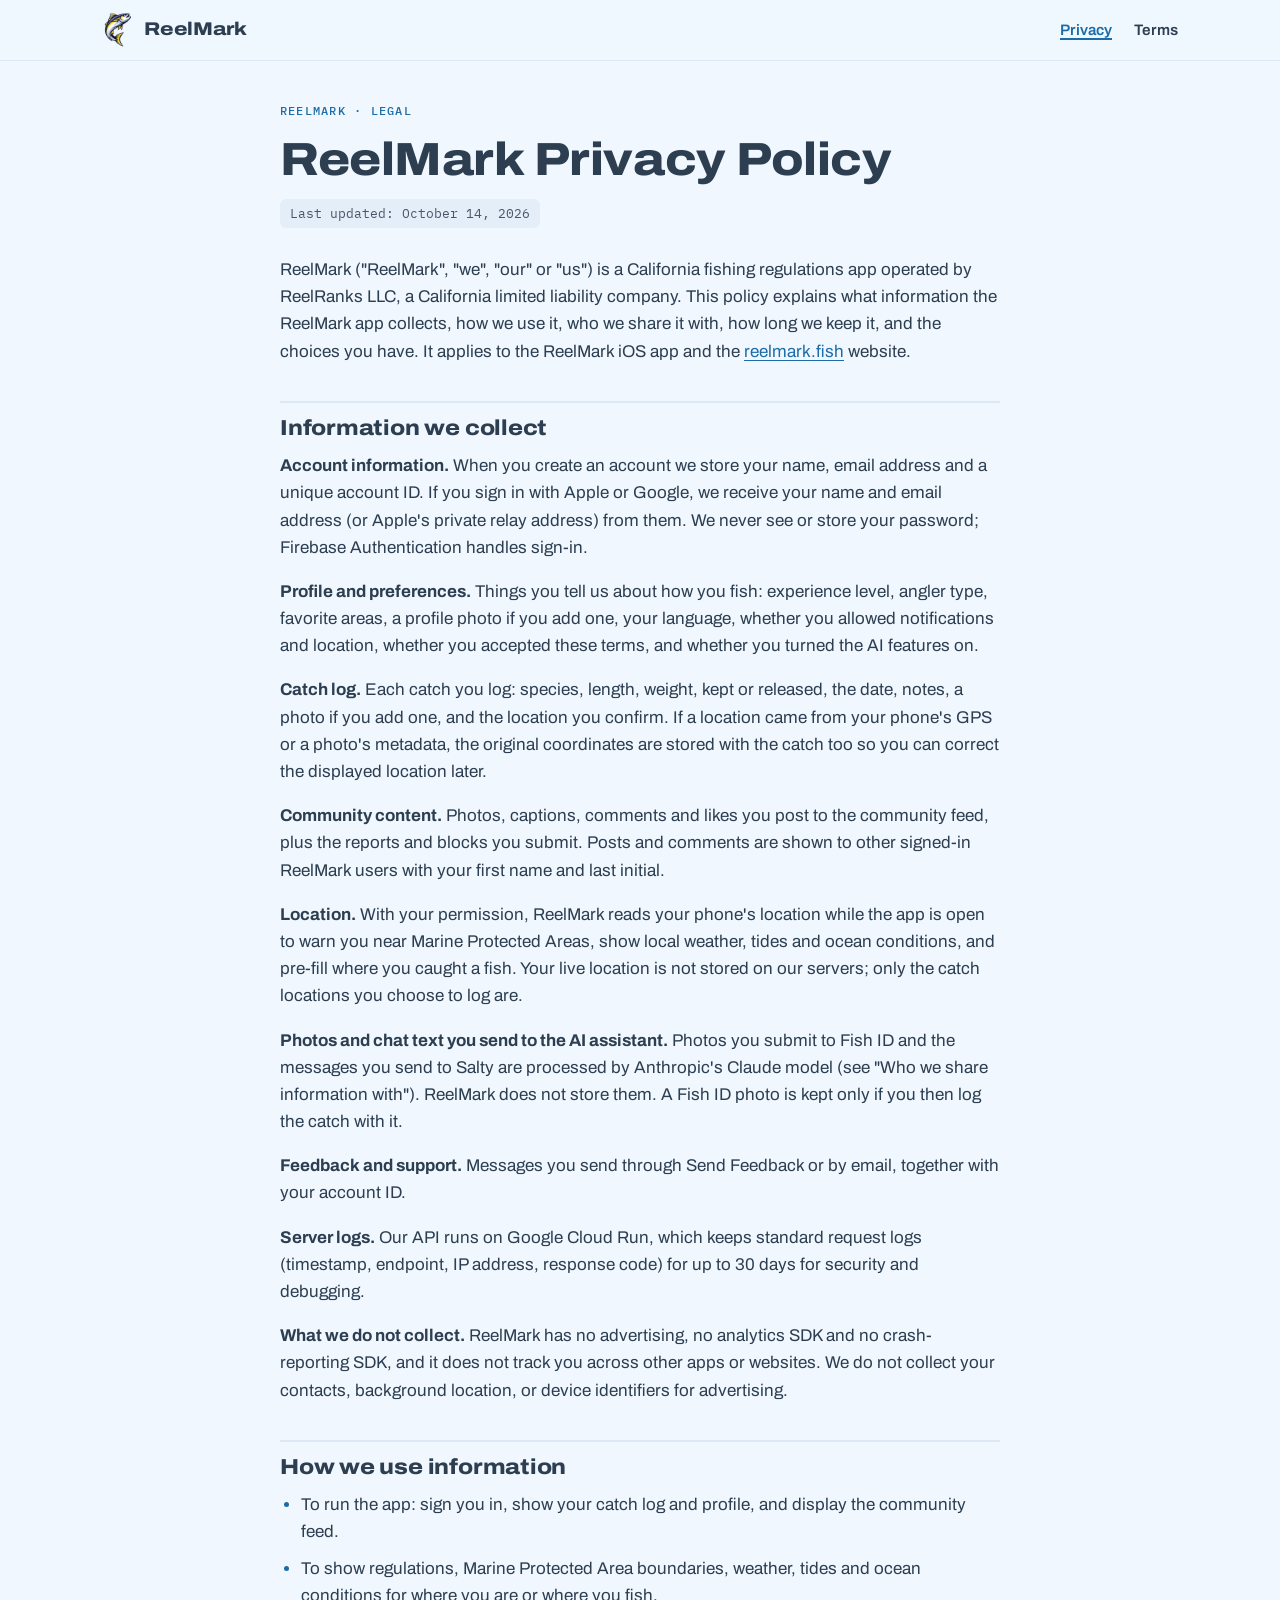
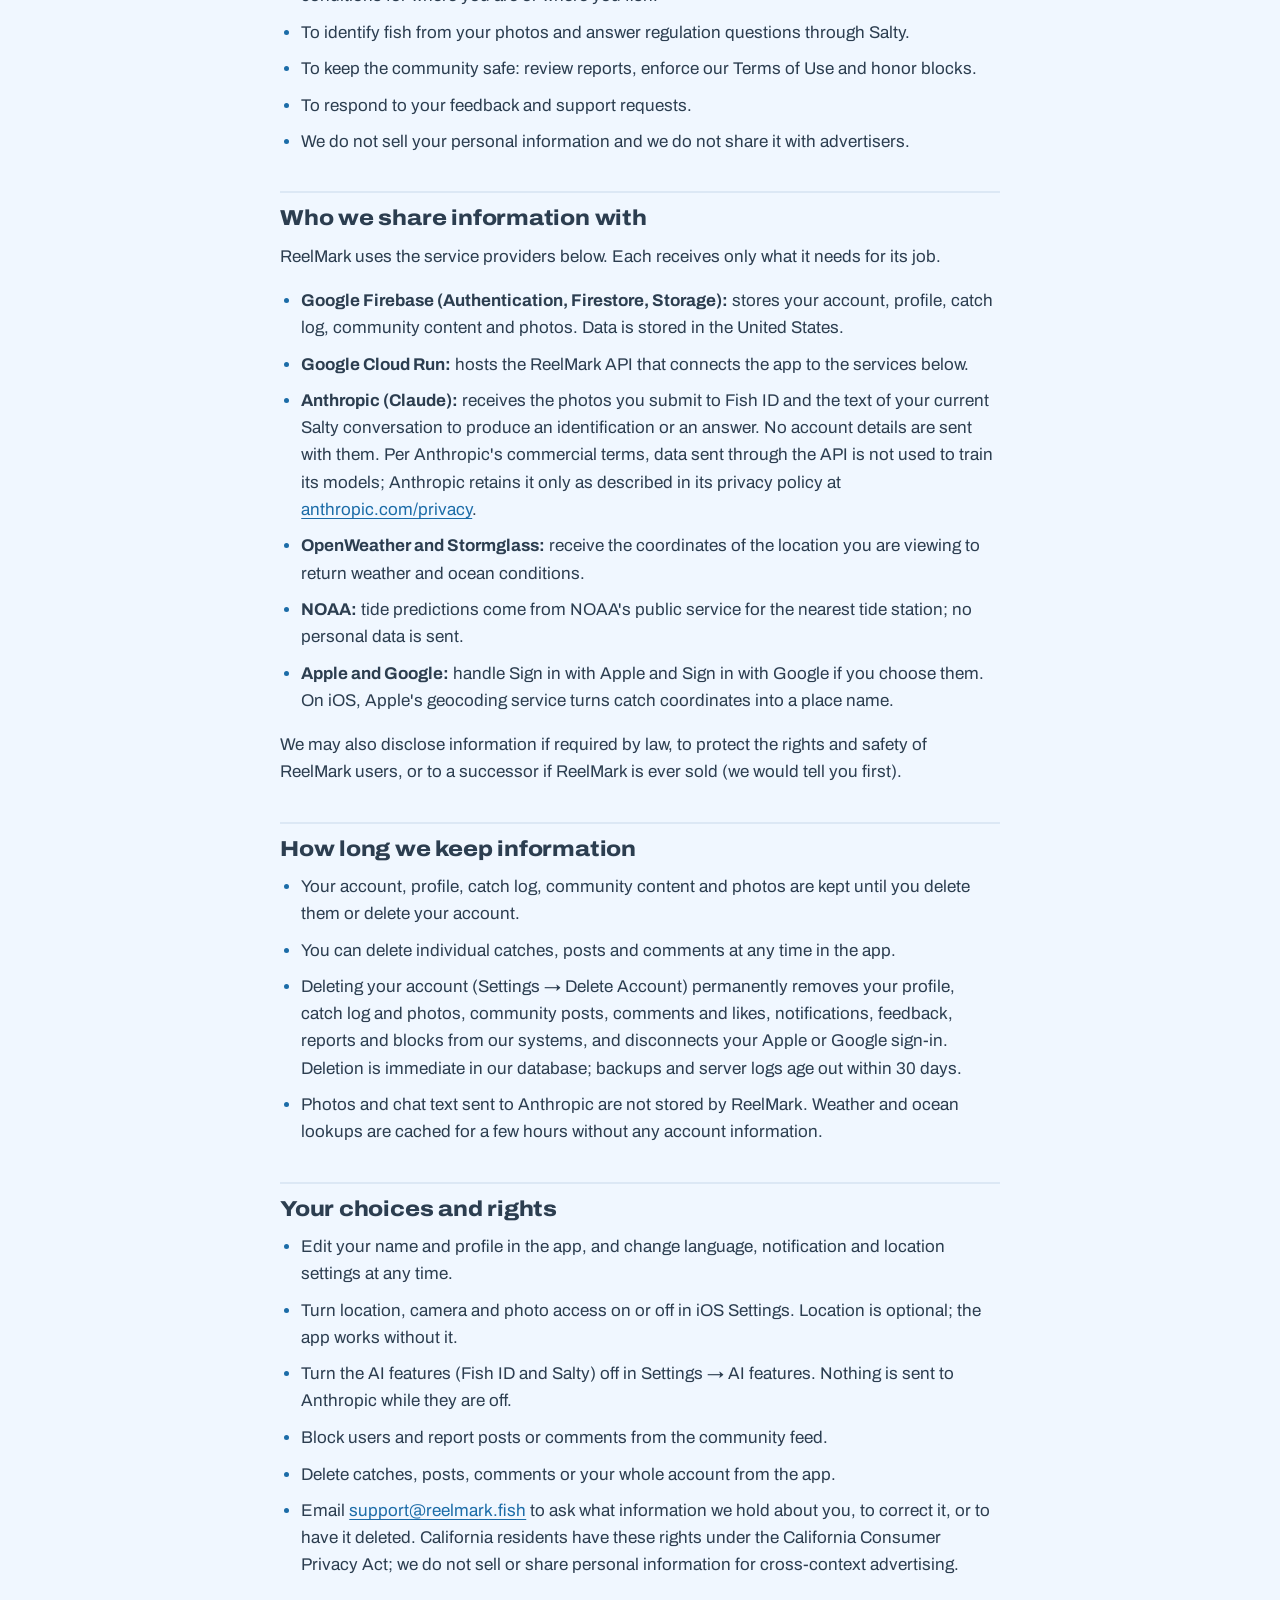
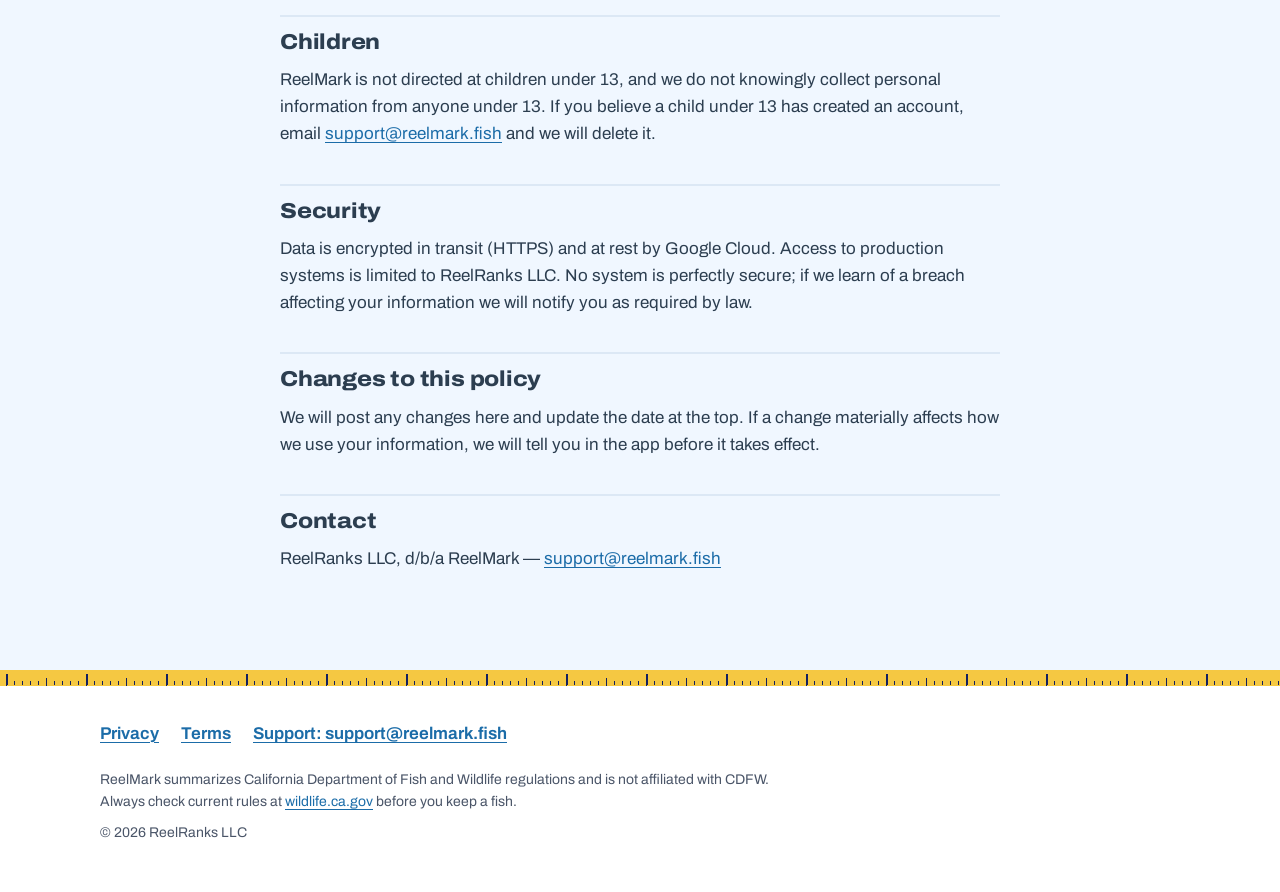
==== privacy.html @ 25a4f440 "ReelMark site: landing page, Privacy and Terms, custom domain Static HTML and CSS for GitHub Pages a" ====
<!doctype html>
<!-- GENERATED FILE — do not edit by hand. Source: firstcast-mvp/memory/privacy_policy.md.
     Regenerate with: python3 scripts/publish_site.py <path to this repo> -->
<html lang="en">
<head>
  <meta charset="utf-8">
  <meta name="viewport" content="width=device-width, initial-scale=1">
  <title>ReelMark Privacy Policy</title>
  <meta name="description" content="What the ReelMark app collects, how it is used and shared, and the choices you have.">
  <link rel="canonical" href="https://reelmark.fish/privacy">
  <meta name="color-scheme" content="light dark">
  <meta name="theme-color" content="#F0F7FF" media="(prefers-color-scheme: light)">
  <meta name="theme-color" content="#0A1230" media="(prefers-color-scheme: dark)">
  <link rel="icon" href="assets/favicon.png" type="image/png">
  <link rel="apple-touch-icon" href="assets/apple-touch-icon.png">
  <link rel="preconnect" href="https://fonts.googleapis.com">
  <link rel="preconnect" href="https://fonts.gstatic.com" crossorigin>
  <link rel="stylesheet" href="https://fonts.googleapis.com/css2?family=Archivo:wdth,wght@100..125,400..800&family=IBM+Plex+Mono:wght@500&display=swap">
  <link rel="stylesheet" href="assets/style.css">
</head>
<body class="legal">
  <a class="skip" href="#main">Skip to content</a>
  <header class="site-header">
    <div class="wrap bar">
      <a class="brand" href="/" aria-label="ReelMark home">
        <picture><source srcset="assets/mark.webp" type="image/webp"><img src="assets/mark.png" width="36" height="36" alt=""></picture>
        <span>ReelMark</span>
      </a>
      <nav aria-label="Legal"><a href="privacy.html" aria-current="page">Privacy</a> <a href="terms.html">Terms</a></nav>
    </div>
  </header>

  <main id="main" class="wrap doc">
    <p class="eyebrow">ReelMark · Legal</p>
    <h1>ReelMark Privacy Policy</h1>
    <p class="updated">Last updated: <time>October 14, 2026</time></p>
    <p>ReelMark (&quot;ReelMark&quot;, &quot;we&quot;, &quot;our&quot; or &quot;us&quot;) is a California fishing regulations app operated by ReelRanks LLC, a California limited liability company. This policy explains what information the ReelMark app collects, how we use it, who we share it with, how long we keep it, and the choices you have. It applies to the ReelMark iOS app and the <a href="https://reelmark.fish">reelmark.fish</a> website.</p>
    <section aria-labelledby="information-we-collect">
      <h2 id="information-we-collect">Information we collect</h2>
      <p><strong>Account information.</strong> When you create an account we store your name, email address and a unique account ID. If you sign in with Apple or Google, we receive your name and email address (or Apple&#x27;s private relay address) from them. We never see or store your password; Firebase Authentication handles sign-in.</p>
      <p><strong>Profile and preferences.</strong> Things you tell us about how you fish: experience level, angler type, favorite areas, a profile photo if you add one, your language, whether you allowed notifications and location, whether you accepted these terms, and whether you turned the AI features on.</p>
      <p><strong>Catch log.</strong> Each catch you log: species, length, weight, kept or released, the date, notes, a photo if you add one, and the location you confirm. If a location came from your phone&#x27;s GPS or a photo&#x27;s metadata, the original coordinates are stored with the catch too so you can correct the displayed location later.</p>
      <p><strong>Community content.</strong> Photos, captions, comments and likes you post to the community feed, plus the reports and blocks you submit. Posts and comments are shown to other signed-in ReelMark users with your first name and last initial.</p>
      <p><strong>Location.</strong> With your permission, ReelMark reads your phone&#x27;s location while the app is open to warn you near Marine Protected Areas, show local weather, tides and ocean conditions, and pre-fill where you caught a fish. Your live location is not stored on our servers; only the catch locations you choose to log are.</p>
      <p><strong>Photos and chat text you send to the AI assistant.</strong> Photos you submit to Fish ID and the messages you send to Salty are processed by Anthropic&#x27;s Claude model (see &quot;Who we share information with&quot;). ReelMark does not store them. A Fish ID photo is kept only if you then log the catch with it.</p>
      <p><strong>Feedback and support.</strong> Messages you send through Send Feedback or by email, together with your account ID.</p>
      <p><strong>Server logs.</strong> Our API runs on Google Cloud Run, which keeps standard request logs (timestamp, endpoint, IP address, response code) for up to 30 days for security and debugging.</p>
      <p><strong>What we do not collect.</strong> ReelMark has no advertising, no analytics SDK and no crash-reporting SDK, and it does not track you across other apps or websites. We do not collect your contacts, background location, or device identifiers for advertising.</p>
    </section>
    <section aria-labelledby="how-we-use-information">
      <h2 id="how-we-use-information">How we use information</h2>
      <ul>
        <li>To run the app: sign you in, show your catch log and profile, and display the community feed.</li>
        <li>To show regulations, Marine Protected Area boundaries, weather, tides and ocean conditions for where you are or where you fish.</li>
        <li>To identify fish from your photos and answer regulation questions through Salty.</li>
        <li>To keep the community safe: review reports, enforce our Terms of Use and honor blocks.</li>
        <li>To respond to your feedback and support requests.</li>
        <li>We do not sell your personal information and we do not share it with advertisers.</li>
      </ul>
    </section>
    <section aria-labelledby="who-we-share-information-with">
      <h2 id="who-we-share-information-with">Who we share information with</h2>
      <p>ReelMark uses the service providers below. Each receives only what it needs for its job.</p>
      <ul>
        <li><strong>Google Firebase (Authentication, Firestore, Storage):</strong> stores your account, profile, catch log, community content and photos. Data is stored in the United States.</li>
        <li><strong>Google Cloud Run:</strong> hosts the ReelMark API that connects the app to the services below.</li>
        <li><strong>Anthropic (Claude):</strong> receives the photos you submit to Fish ID and the text of your current Salty conversation to produce an identification or an answer. No account details are sent with them. Per Anthropic&#x27;s commercial terms, data sent through the API is not used to train its models; Anthropic retains it only as described in its privacy policy at <a href="https://anthropic.com/privacy">anthropic.com/privacy</a>.</li>
        <li><strong>OpenWeather and Stormglass:</strong> receive the coordinates of the location you are viewing to return weather and ocean conditions.</li>
        <li><strong>NOAA:</strong> tide predictions come from NOAA&#x27;s public service for the nearest tide station; no personal data is sent.</li>
        <li><strong>Apple and Google:</strong> handle Sign in with Apple and Sign in with Google if you choose them. On iOS, Apple&#x27;s geocoding service turns catch coordinates into a place name.</li>
      </ul>
      <p>We may also disclose information if required by law, to protect the rights and safety of ReelMark users, or to a successor if ReelMark is ever sold (we would tell you first).</p>
    </section>
    <section aria-labelledby="how-long-we-keep-information">
      <h2 id="how-long-we-keep-information">How long we keep information</h2>
      <ul>
        <li>Your account, profile, catch log, community content and photos are kept until you delete them or delete your account.</li>
        <li>You can delete individual catches, posts and comments at any time in the app.</li>
        <li>Deleting your account (Settings → Delete Account) permanently removes your profile, catch log and photos, community posts, comments and likes, notifications, feedback, reports and blocks from our systems, and disconnects your Apple or Google sign-in. Deletion is immediate in our database; backups and server logs age out within 30 days.</li>
        <li>Photos and chat text sent to Anthropic are not stored by ReelMark. Weather and ocean lookups are cached for a few hours without any account information.</li>
      </ul>
    </section>
    <section aria-labelledby="your-choices-and-rights">
      <h2 id="your-choices-and-rights">Your choices and rights</h2>
      <ul>
        <li>Edit your name and profile in the app, and change language, notification and location settings at any time.</li>
        <li>Turn location, camera and photo access on or off in iOS Settings. Location is optional; the app works without it.</li>
        <li>Turn the AI features (Fish ID and Salty) off in Settings → AI features. Nothing is sent to Anthropic while they are off.</li>
        <li>Block users and report posts or comments from the community feed.</li>
        <li>Delete catches, posts, comments or your whole account from the app.</li>
        <li>Email <a href="mailto:support@reelmark.fish">support@reelmark.fish</a> to ask what information we hold about you, to correct it, or to have it deleted. California residents have these rights under the California Consumer Privacy Act; we do not sell or share personal information for cross-context advertising.</li>
      </ul>
    </section>
    <section aria-labelledby="children">
      <h2 id="children">Children</h2>
      <p>ReelMark is not directed at children under 13, and we do not knowingly collect personal information from anyone under 13. If you believe a child under 13 has created an account, email <a href="mailto:support@reelmark.fish">support@reelmark.fish</a> and we will delete it.</p>
    </section>
    <section aria-labelledby="security">
      <h2 id="security">Security</h2>
      <p>Data is encrypted in transit (HTTPS) and at rest by Google Cloud. Access to production systems is limited to ReelRanks LLC. No system is perfectly secure; if we learn of a breach affecting your information we will notify you as required by law.</p>
    </section>
    <section aria-labelledby="changes-to-this-policy">
      <h2 id="changes-to-this-policy">Changes to this policy</h2>
      <p>We will post any changes here and update the date at the top. If a change materially affects how we use your information, we will tell you in the app before it takes effect.</p>
    </section>
    <section aria-labelledby="contact">
      <h2 id="contact">Contact</h2>
      <p>ReelRanks LLC, d/b/a ReelMark — <a href="mailto:support@reelmark.fish">support@reelmark.fish</a></p>
    </section>
  </main>

  <footer class="site-footer">
    <div class="ruler" aria-hidden="true"></div>
    <div class="wrap foot">
      <nav aria-label="Footer">
        <a href="privacy.html">Privacy</a>
        <a href="terms.html">Terms</a>
        <a href="mailto:support@reelmark.fish">Support: support@reelmark.fish</a>
      </nav>
      <p class="fine">ReelMark summarizes California Department of Fish and Wildlife regulations and is not affiliated with CDFW. Always check current rules at <a href="https://wildlife.ca.gov/Fishing/Ocean">wildlife.ca.gov</a> before you keep a fish.</p>
      <p class="fine">© 2026 ReelRanks LLC</p>
    </div>
  </footer>
</body>
</html>
---- assets/style.css ----
/* ReelMark — reelmark.fish
   Brand colors come from the app (mobile/src/constants/theme.ts): seafoam
   background, navy text, primary blue, sun-yellow accent. Navy and the ruler
   motif come from the logo. Shared by index.html and the generated legal pages. */

:root {
  --bg: #F0F7FF;
  --surface: #FFFFFF;
  --surface-2: #E3EEF9;
  --text: #2C3E50;
  --muted: #4A5568;
  --link: #1B6CA8;
  --link-hover: #155A8E;
  --primary: #1B6CA8;
  --navy: #13205F;
  --navy-deep: #0C1647;
  --accent: #F5C842;
  --border: #DCE8F5;
  --contour: rgba(27, 108, 168, 0.13);
  --ring: rgba(27, 108, 168, 0.16);
  --shadow: 0 1px 2px rgba(19, 32, 95, 0.06), 0 8px 24px -12px rgba(19, 32, 95, 0.18);
  --focus: #1B6CA8;

  --font: "Archivo", system-ui, -apple-system, "Segoe UI", Roboto, sans-serif;
  --mono: "IBM Plex Mono", ui-monospace, "SF Mono", Menlo, monospace;
  --radius: 14px;
  --gutter: 20px;
  color-scheme: light dark;
}

@media (prefers-color-scheme: dark) {
  :root {
    --bg: #0A1230;
    --surface: #111C45;
    --surface-2: #15214F;
    --text: #E6EDF7;
    --muted: #AEBBD0;
    --link: #8CC6F0;
    --link-hover: #B6DBF6;
    --primary: #7DBBEA;
    --navy: #16246B;
    --navy-deep: #060C26;
    --border: #243163;
    --contour: rgba(125, 187, 234, 0.10);
    --ring: rgba(125, 187, 234, 0.14);
    --shadow: 0 1px 2px rgba(0, 0, 0, 0.3), 0 10px 28px -14px rgba(0, 0, 0, 0.6);
    --focus: #F5C842;
  }
}

*, *::before, *::after { box-sizing: border-box; }

html { -webkit-text-size-adjust: 100%; scroll-behavior: smooth; }
@media (prefers-reduced-motion: reduce) { html { scroll-behavior: auto; } }

body {
  margin: 0;
  background: var(--bg);
  color: var(--text);
  font-family: var(--font);
  font-size: 1.0625rem;
  line-height: 1.6;
  text-rendering: optimizeLegibility;
}

img, svg { display: block; max-width: 100%; height: auto; }

a { color: var(--link); text-underline-offset: 0.18em; text-decoration-thickness: 1px; }
a:hover { color: var(--link-hover); text-decoration-thickness: 2px; }

:focus-visible { outline: 3px solid var(--focus); outline-offset: 3px; border-radius: 4px; }

h1, h2, h3 {
  font-stretch: 112%;
  font-weight: 800;
  line-height: 1.08;
  letter-spacing: -0.01em;
  color: var(--text);
  text-wrap: balance;
  margin: 0;
}

p { margin: 0 0 1em; }

.nowrap { white-space: nowrap; }

.wrap { width: 100%; max-width: 1120px; margin: 0 auto; padding: 0 var(--gutter); }

.skip {
  position: absolute; left: 12px; top: -60px; z-index: 10;
  padding: 10px 16px; border-radius: 8px;
  background: var(--navy); color: #fff; font-weight: 700; text-decoration: none;
}
.skip:focus { top: 12px; color: #fff; }

.eyebrow {
  font-family: var(--mono);
  font-size: 0.78rem;
  font-weight: 500;
  letter-spacing: 0.1em;
  text-transform: uppercase;
  color: var(--primary);
  margin: 0 0 14px;
}

/* ---------- Header ---------- */

.site-header {
  position: sticky; top: 0; z-index: 5;
  background: color-mix(in srgb, var(--bg) 88%, transparent);
  -webkit-backdrop-filter: saturate(1.4) blur(10px);
  backdrop-filter: saturate(1.4) blur(10px);
  border-bottom: 1px solid var(--border);
}
.bar { display: flex; align-items: center; justify-content: space-between; gap: 16px; min-height: 60px; }
.brand {
  display: inline-flex; align-items: center; gap: 8px;
  color: var(--text); text-decoration: none;
  font-weight: 800; font-stretch: 118%; font-size: 1.15rem; letter-spacing: -0.01em;
}
.brand:hover { color: var(--text); }
.brand img { width: 36px; height: 36px; }
.site-header nav { display: flex; gap: 4px 18px; flex-wrap: wrap; justify-content: flex-end; }
.site-header nav a {
  color: var(--text); text-decoration: none; font-weight: 600; font-size: 0.95rem;
  padding: 10px 2px; /* 44px tap target with the line height */
}
.site-header nav a:hover, .site-header nav a[aria-current="page"] {
  color: var(--link); text-decoration: underline; text-decoration-thickness: 2px;
}
@media (max-width: 420px) { .nav-secondary { display: none; } }

/* ---------- Buttons ---------- */

.btn {
  display: inline-flex; align-items: center; justify-content: center; gap: 8px;
  min-height: 48px; padding: 12px 22px; border-radius: 999px;
  font-weight: 700; font-size: 1rem; text-decoration: none; line-height: 1.2;
  border: 2px solid transparent;
  transition: transform 120ms ease, background-color 120ms ease;
}
.btn:hover { transform: translateY(-1px); text-decoration: none; }
.btn:active { transform: none; }
@media (prefers-reduced-motion: reduce) { .btn { transition: none; } .btn:hover { transform: none; } }
.btn-primary { background: var(--navy); color: #fff; }
.btn-primary:hover { background: var(--navy-deep); color: #fff; }
.btn-ghost { border-color: currentColor; color: var(--text); }
.btn-ghost:hover { color: var(--link); }
.btn-accent { background: var(--accent); color: #0C1647; }
.btn-accent:hover { background: #FFD966; color: #0C1647; }

@media (prefers-color-scheme: dark) {
  .btn-primary { background: var(--accent); color: #0C1647; }
  .btn-primary:hover { background: #FFD966; color: #0C1647; }
}

/* ---------- Hero ---------- */

.hero { position: relative; overflow: hidden; isolation: isolate; padding: 28px 0 44px; }

/* Bathymetric contour lines, tinted per color scheme through a mask. */
.hero::before {
  content: ""; position: absolute; inset: 0; z-index: -1;
  background: var(--contour);
  -webkit-mask: url("contours.svg") center / cover no-repeat;
  mask: url("contours.svg") center / cover no-repeat;
}

.hero-grid { display: grid; gap: 20px; align-items: center; }

.hero-art { position: relative; display: grid; place-items: center; padding: 8px 0; }
.hero-art::before {
  /* sounder rings behind the logo */
  content: ""; position: absolute; z-index: -1;
  width: min(92vw, 520px); aspect-ratio: 1;
  border-radius: 50%;
  background: repeating-radial-gradient(circle at center, transparent 0 34px, var(--ring) 34px 35.5px);
  -webkit-mask: radial-gradient(circle, #000 45%, transparent 71%);
  mask: radial-gradient(circle, #000 45%, transparent 71%);
}
.hero-art img { width: min(64vw, 300px); filter: drop-shadow(0 10px 18px rgba(12, 22, 71, 0.18)); }
.coords {
  font-family: var(--mono); font-size: 0.72rem; letter-spacing: 0.08em;
  color: var(--muted); margin: 10px 0 0;
}

.badge {
  display: inline-flex; align-items: center; gap: 10px;
  margin: 0 0 18px; padding: 7px 14px 7px 10px;
  border-radius: 999px; border: 1px solid var(--border);
  background: var(--surface); box-shadow: var(--shadow);
  font-size: 0.875rem; font-weight: 650; color: var(--text);
}
.badge .dot {
  width: 10px; height: 10px; border-radius: 50%;
  background: var(--accent); box-shadow: 0 0 0 3px rgba(245, 200, 66, 0.3);
}

.hero h1 { font-size: clamp(2.5rem, 10.5vw, 4.6rem); font-stretch: 118%; letter-spacing: -0.02em; }
.hero h1 .hl {
  background: linear-gradient(transparent 62%, rgba(245, 200, 66, 0.55) 62% 92%, transparent 92%);
  padding: 0 0.04em;
}
.lede { font-size: clamp(1.08rem, 2.6vw, 1.25rem); color: var(--muted); max-width: 34em; margin: 18px 0 26px; }
.cta { display: flex; flex-wrap: wrap; gap: 12px; }

@media (min-width: 880px) {
  .hero { padding: 56px 0 72px; }
  .hero-grid { grid-template-columns: 1.15fr 0.85fr; gap: 40px; }
  .hero-art { order: 2; }
  .hero-art img { width: 100%; max-width: 380px; }
}

/* ---------- Ruler (the logo's measuring board) ---------- */

.ruler {
  height: 22px;
  background-color: var(--accent);
  background-image:
    linear-gradient(to right, var(--navy) 2px, transparent 2px),
    linear-gradient(to right, var(--navy) 1.5px, transparent 1.5px),
    linear-gradient(to right, var(--navy) 1px, transparent 1px);
  background-size: 80px 70%, 40px 48%, 8px 28%;
  background-position: 6px 100%, 6px 100%, 6px 100%;
  background-repeat: repeat-x;
  border-bottom: 6px solid var(--navy);
}
@media (prefers-color-scheme: dark) {
  .ruler {
    background-image:
      linear-gradient(to right, #0C1647 2px, transparent 2px),
      linear-gradient(to right, #0C1647 1.5px, transparent 1.5px),
      linear-gradient(to right, #0C1647 1px, transparent 1px);
    border-bottom-color: #0C1647;
  }
}

/* ---------- Sections ---------- */

.section { padding: 64px 0; }
#beta { padding: 8px 0 24px; }
.section h2 { font-size: clamp(1.8rem, 6vw, 2.75rem); max-width: 20ch; }
.section-intro { color: var(--muted); max-width: 36em; margin: 14px 0 0; }

.cards {
  list-style: none; margin: 32px 0 0; padding: 0;
  display: grid; gap: 14px;
}
@media (min-width: 640px) { .cards { grid-template-columns: 1fr 1fr; } }
@media (min-width: 960px) {
  .cards { grid-template-columns: repeat(3, 1fr); }
  .card--wide { grid-column: span 2; }
}

.card {
  position: relative;
  background: var(--surface);
  border: 1px solid var(--border);
  border-radius: var(--radius);
  padding: 22px 22px 20px;
  box-shadow: var(--shadow);
}
.card h3 { font-size: 1.3rem; margin: 14px 0 8px; }
.card p { margin: 0; color: var(--muted); }
.card .num {
  position: absolute; top: 18px; right: 20px;
  font-family: var(--mono); font-size: 0.75rem; color: var(--muted); letter-spacing: 0.06em;
}
.icon {
  width: 48px; height: 48px; border-radius: 12px;
  display: grid; place-items: center;
  background: var(--surface-2); color: var(--primary);
}
.icon svg { width: 26px; height: 26px; }
.tag {
  display: inline-block; margin-left: 8px; padding: 2px 8px; vertical-align: 0.2em;
  border-radius: 6px; border: 1px solid var(--border);
  font-family: var(--mono); font-size: 0.68rem; font-weight: 500; letter-spacing: 0.06em;
  text-transform: uppercase; color: var(--muted);
}

.card--wide { background: var(--navy); border-color: var(--navy); color: #fff; }
.card--wide h3, .card--wide .num { color: #fff; }
.card--wide p { color: #D6E2F5; }
.card--wide .icon { background: rgba(245, 200, 66, 0.16); color: var(--accent); }
.card--wide::after {
  /* a short ruler along the bottom edge of the core feature */
  content: ""; position: absolute; left: 22px; right: 22px; bottom: 0; height: 10px;
  background-image:
    linear-gradient(to right, var(--accent) 1.5px, transparent 1.5px),
    linear-gradient(to right, rgba(245, 200, 66, 0.6) 1px, transparent 1px);
  background-size: 40px 100%, 8px 50%;
  background-position: 0 100%, 0 100%;
  background-repeat: repeat-x;
}
.card--wide { padding-bottom: 32px; }
@media (min-width: 960px) {
  .card--wide { padding: 30px 30px 40px; }
  .card--wide h3 { font-size: 1.7rem; }
  .card--wide p { font-size: 1.1rem; max-width: 34em; }
}

.note {
  display: flex; gap: 12px; align-items: flex-start;
  margin: 22px 0 0; padding: 14px 16px;
  border-left: 3px solid var(--accent);
  background: var(--surface-2); border-radius: 0 10px 10px 0;
  color: var(--muted); font-size: 0.95rem;
}
.note p { margin: 0; }

/* ---------- Beta ---------- */

.beta {
  position: relative; overflow: hidden; isolation: isolate;
  background: var(--navy); color: #fff;
  border-radius: 22px; padding: 36px 24px;
}
.beta::before {
  content: ""; position: absolute; inset: 0; z-index: -1;
  background: rgba(255, 255, 255, 0.06);
  -webkit-mask: url("contours.svg") center / cover no-repeat;
  mask: url("contours.svg") center / cover no-repeat;
}
.beta h2 { color: #fff; margin-bottom: 16px; }
.beta .eyebrow { color: var(--accent); }
.beta p { color: #D6E2F5; max-width: 34em; }
.beta .cta { margin-top: 24px; }
.beta .small { font-size: 0.9rem; color: #B9C8E2; margin: 16px 0 0; }
.beta a:not(.btn) { color: #fff; }
@media (min-width: 880px) { .beta { padding: 56px; } }
@media (prefers-color-scheme: dark) { .beta { border: 1px solid var(--border); } }

/* ---------- Origin ---------- */

.origin { display: grid; gap: 18px; align-items: start; }
.origin h2 { font-size: clamp(1.5rem, 4.5vw, 2rem); }
.origin p { color: var(--muted); max-width: 36em; margin: 0 0 12px; }
.origin .langs { font-weight: 600; color: var(--text); }
@media (min-width: 880px) { .origin { grid-template-columns: 0.9fr 1.1fr; gap: 48px; } }

/* ---------- Footer ---------- */

.site-footer { margin-top: 24px; background: var(--surface); }
.site-footer .ruler { height: 16px; border-bottom-width: 0; }
.foot { padding-top: 28px; padding-bottom: 40px; }
.foot nav { display: flex; flex-wrap: wrap; gap: 8px 22px; margin-bottom: 16px; }
.foot nav a { font-weight: 650; padding: 6px 0; }
.fine { font-size: 0.875rem; color: var(--muted); max-width: 48em; margin: 0 0 8px; }

/* ---------- Legal pages ---------- */

.doc { max-width: 760px; padding-top: 40px; padding-bottom: 56px; }
.doc h1 { font-size: clamp(2rem, 7vw, 2.9rem); }
.doc .updated {
  display: inline-block; margin: 14px 0 28px; padding: 4px 10px;
  border-radius: 6px; background: var(--surface-2);
  font-family: var(--mono); font-size: 0.82rem; color: var(--muted);
}
.doc section { margin-top: 36px; }
.doc h2 {
  font-size: 1.35rem; margin-bottom: 12px; padding-top: 14px;
  border-top: 2px solid var(--border);
  scroll-margin-top: 80px;
}
.doc ul { padding-left: 1.25em; margin: 0 0 1em; }
.doc li { margin: 0 0 0.55em; }
.doc li::marker { color: var(--primary); }
.doc strong { color: var(--text); font-weight: 700; }
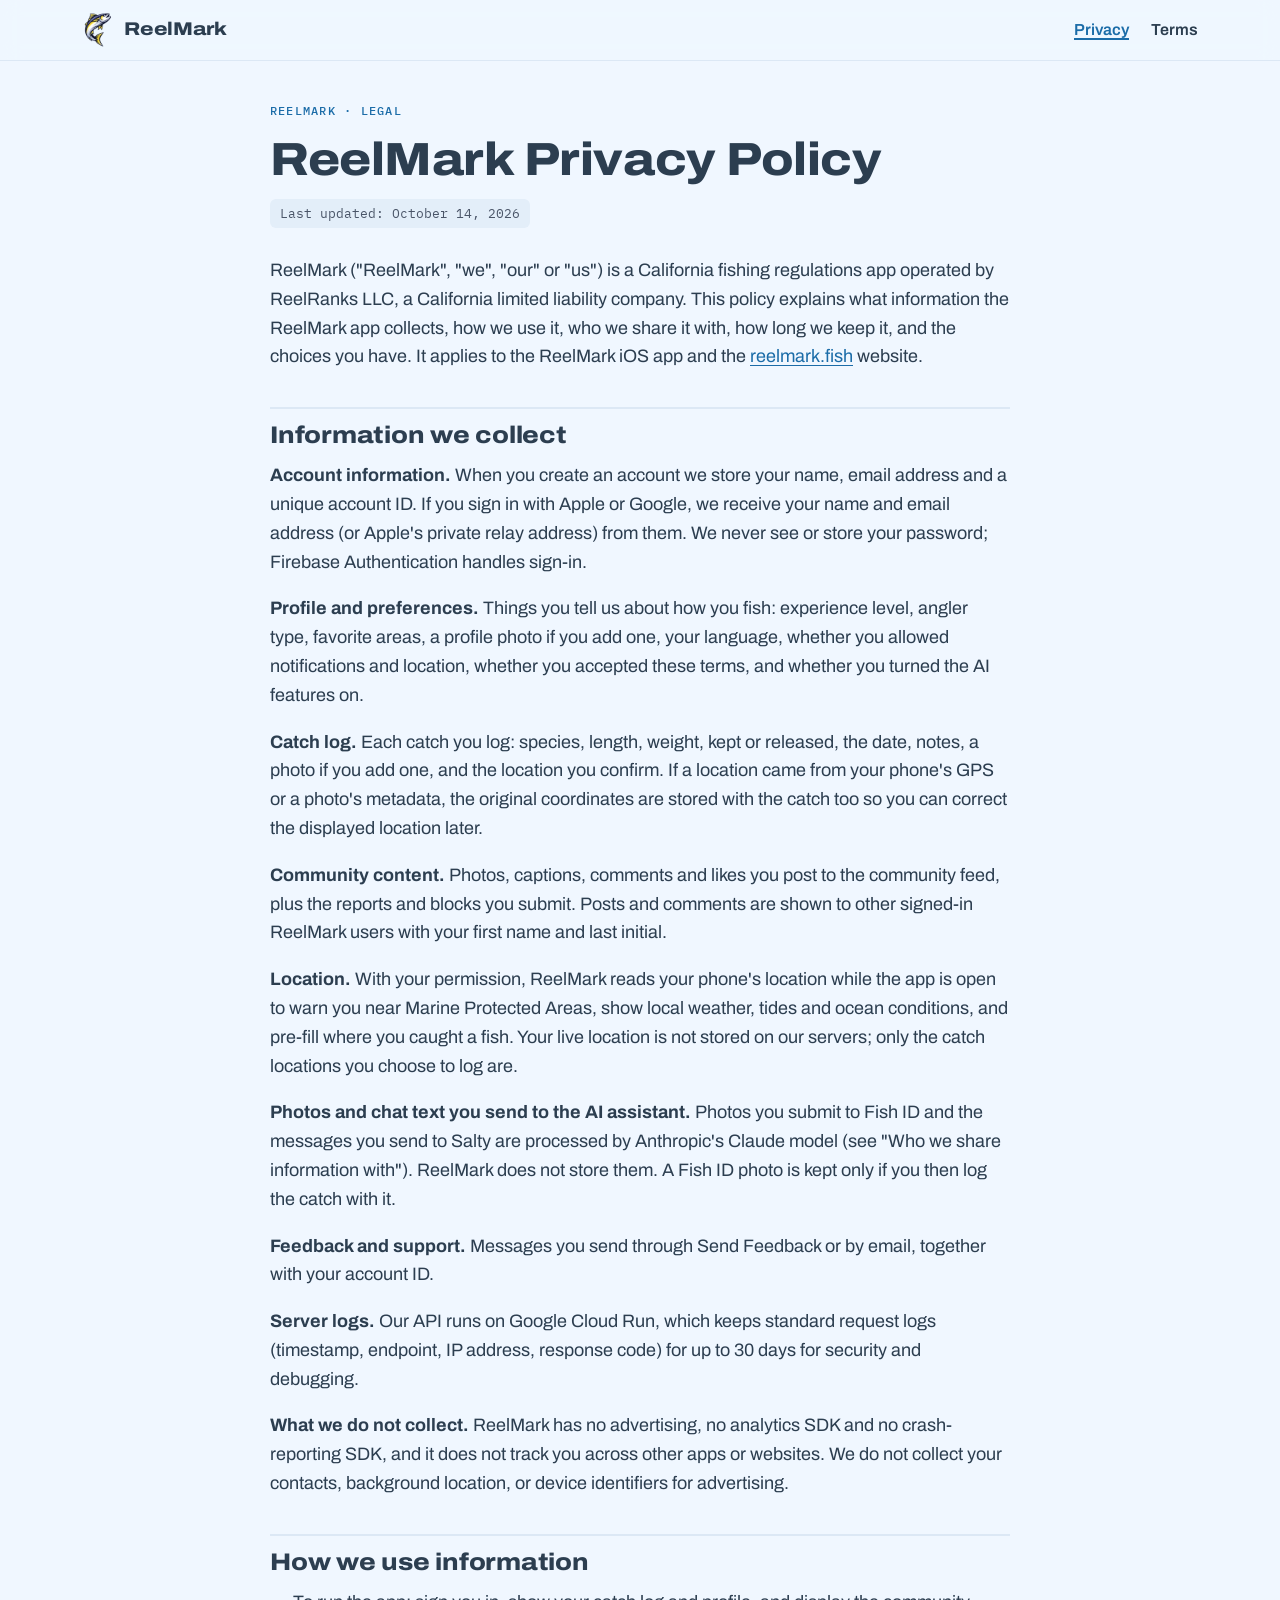
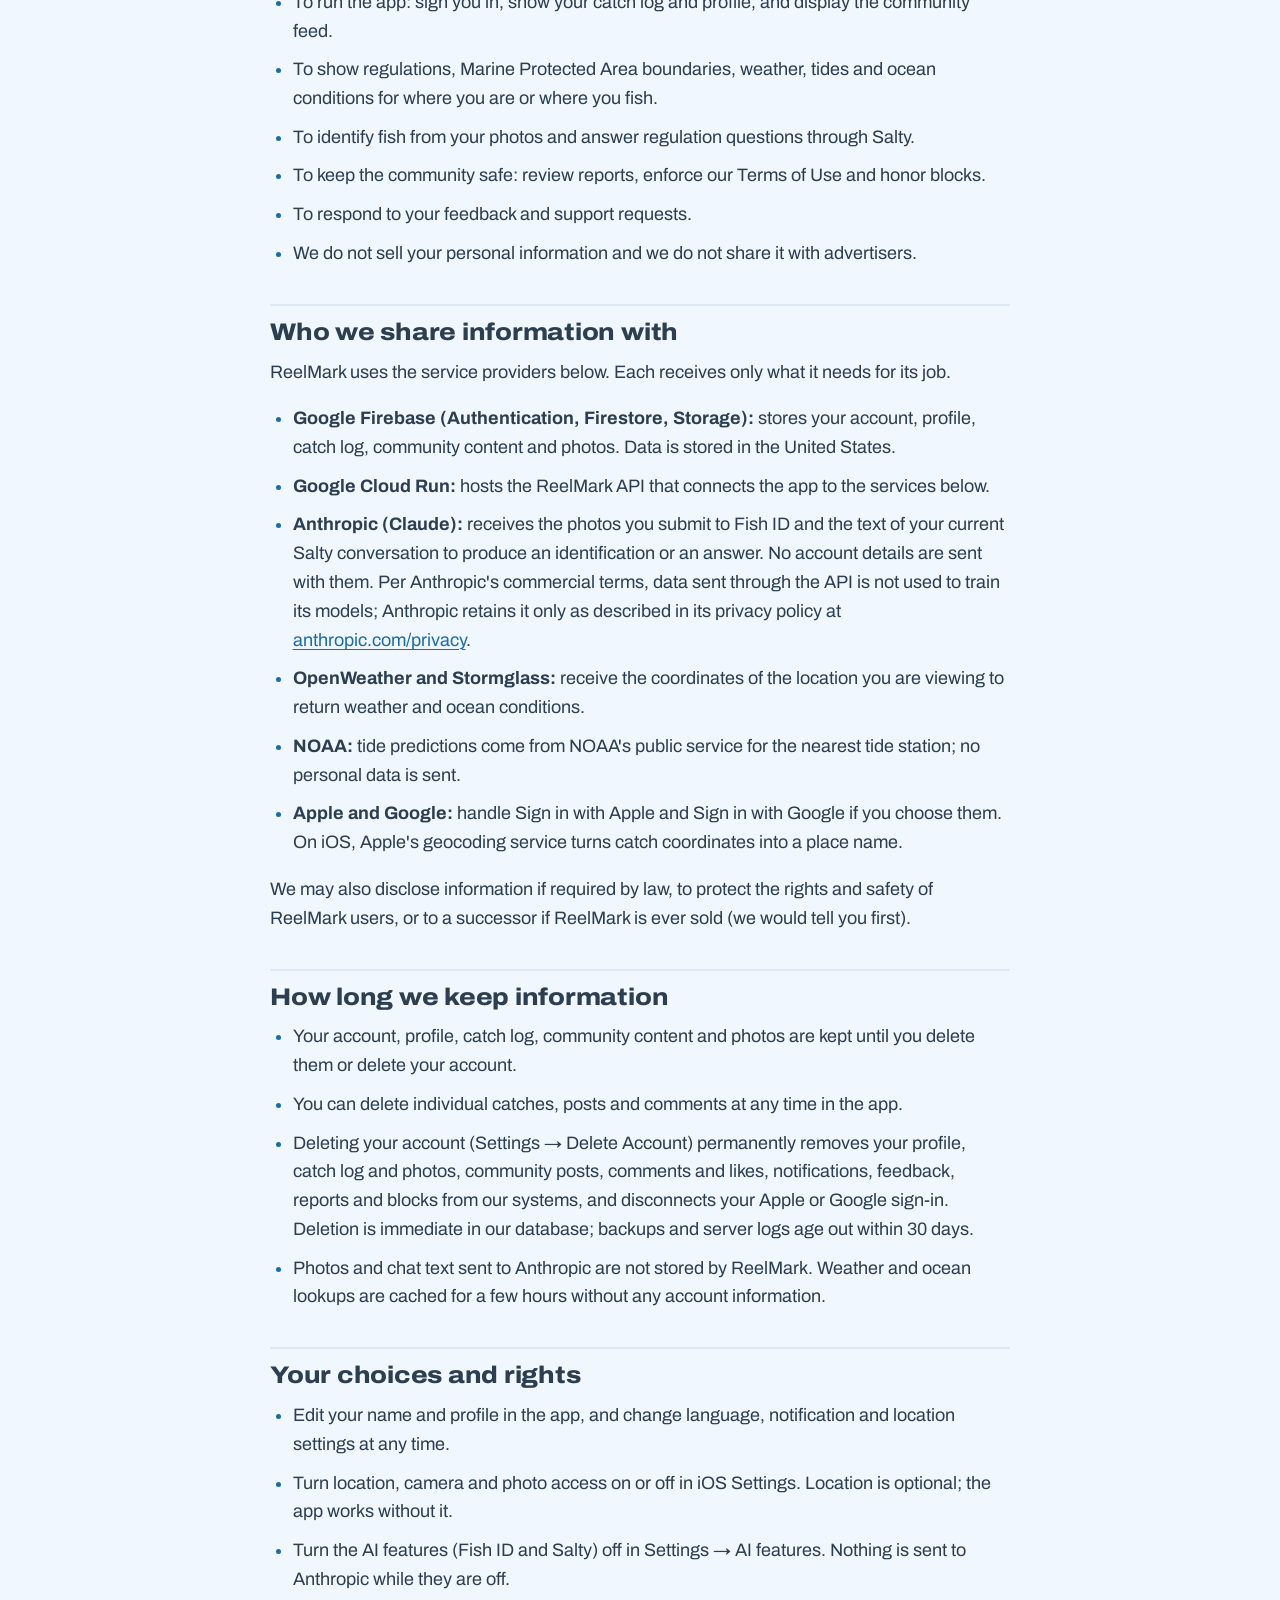
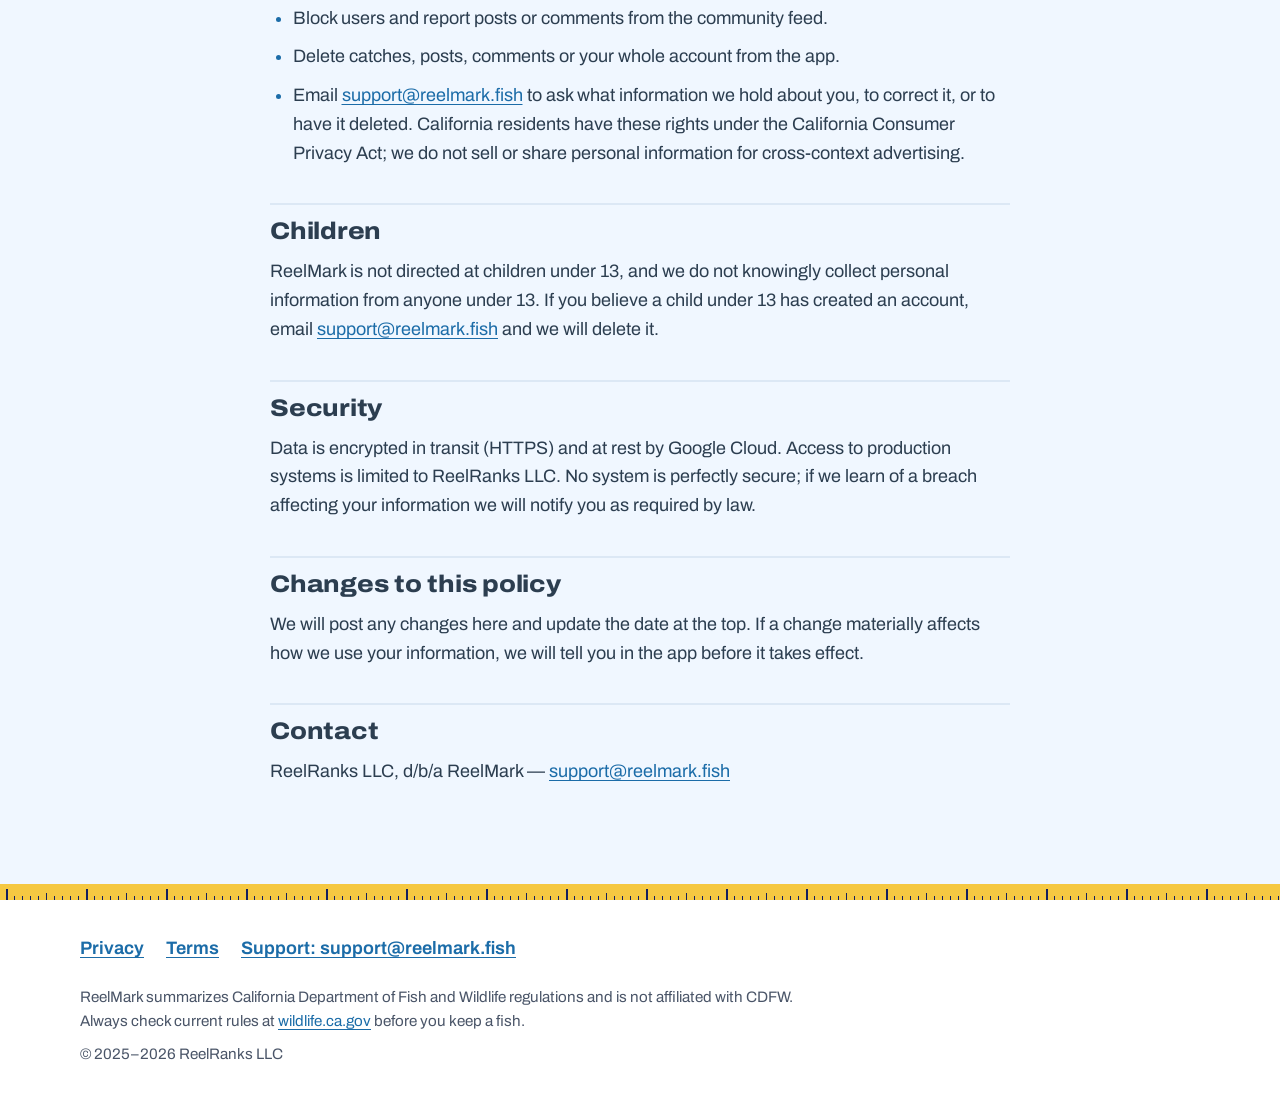
==== commit 848eaa22: "Desktop polish: 18px text, 1200px column, underline highlight, footer years Above 900px: body and ca" ====
--- a/privacy.html
+++ b/privacy.html
@@ -118,7 +118,7 @@
         <a href="mailto:support@reelmark.fish">Support: support@reelmark.fish</a>
       </nav>
       <p class="fine">ReelMark summarizes California Department of Fish and Wildlife regulations and is not affiliated with CDFW. Always check current rules at <a href="https://wildlife.ca.gov/Fishing/Ocean">wildlife.ca.gov</a> before you keep a fish.</p>
-      <p class="fine">© 2026 ReelRanks LLC</p>
+      <p class="fine">© 2025–2026 ReelRanks LLC</p>
     </div>
   </footer>
 </body>
--- a/assets/style.css
+++ b/assets/style.css
@@ -367,3 +367,33 @@
 .doc li { margin: 0 0 0.55em; }
 .doc li::marker { color: var(--primary); }
 .doc strong { color: var(--text); font-weight: 700; }
+
+/* ---------- Desktop polish (phone layout above is unchanged) ---------- */
+
+@media (min-width: 900px) {
+  :root { --gutter: 40px; }
+  body { font-size: 1.125rem; }
+  .wrap { max-width: 1200px; }
+
+  .lede { font-size: 1.35rem; }
+  .card h3 { font-size: 1.45rem; }
+  .card--wide h3 { font-size: 1.8rem; }
+  .card--wide p { font-size: 1.2rem; }
+  .note { font-size: 1.0625rem; }
+  .beta .small { font-size: 1rem; }
+  .fine { font-size: 0.95rem; }
+  .site-header nav a { font-size: 1rem; }
+  .doc { max-width: 820px; }
+  .doc h2 { font-size: 1.5rem; }
+
+  /* A thin underline below the baseline instead of a band through the letters. */
+  .hero h1 .hl {
+    background: none;
+    padding: 0;
+    text-decoration: underline;
+    text-decoration-color: var(--accent);
+    text-decoration-thickness: 0.07em;
+    text-underline-offset: 0.16em;
+    text-decoration-skip-ink: none;
+  }
+}
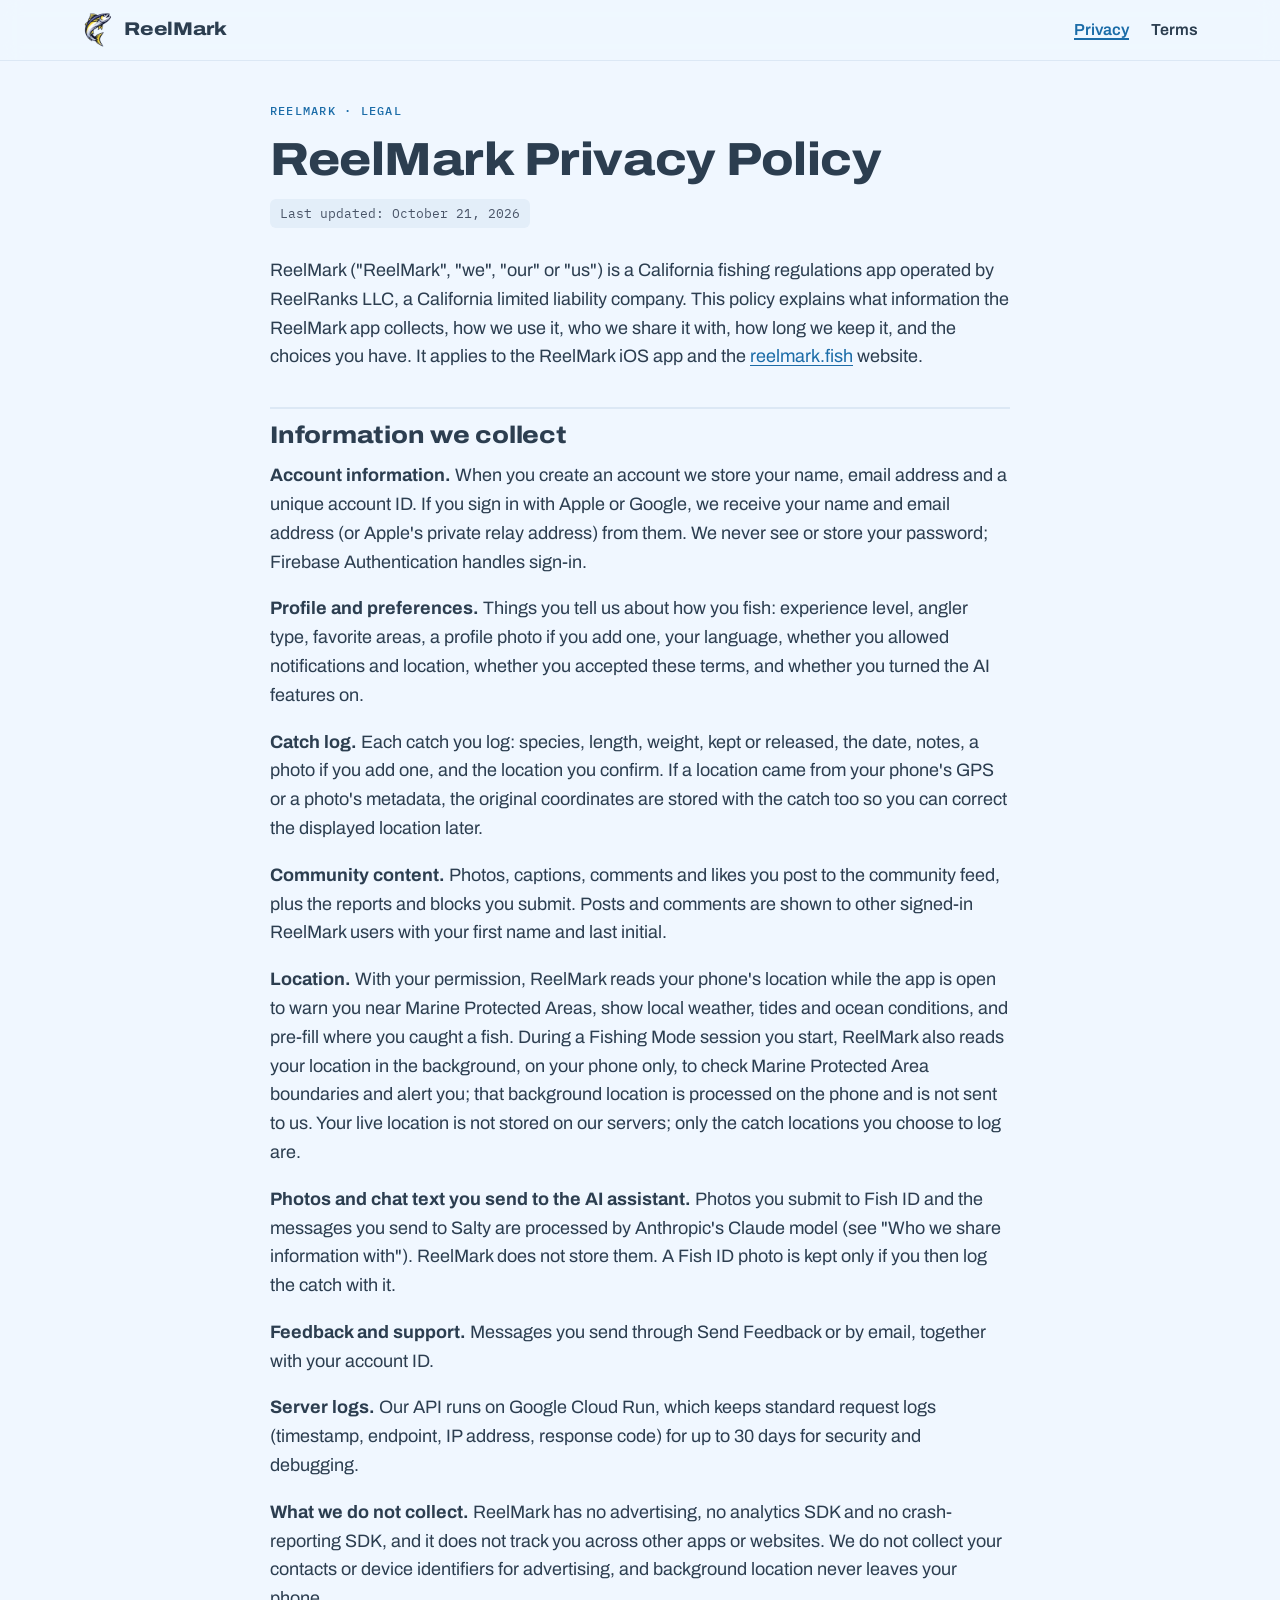
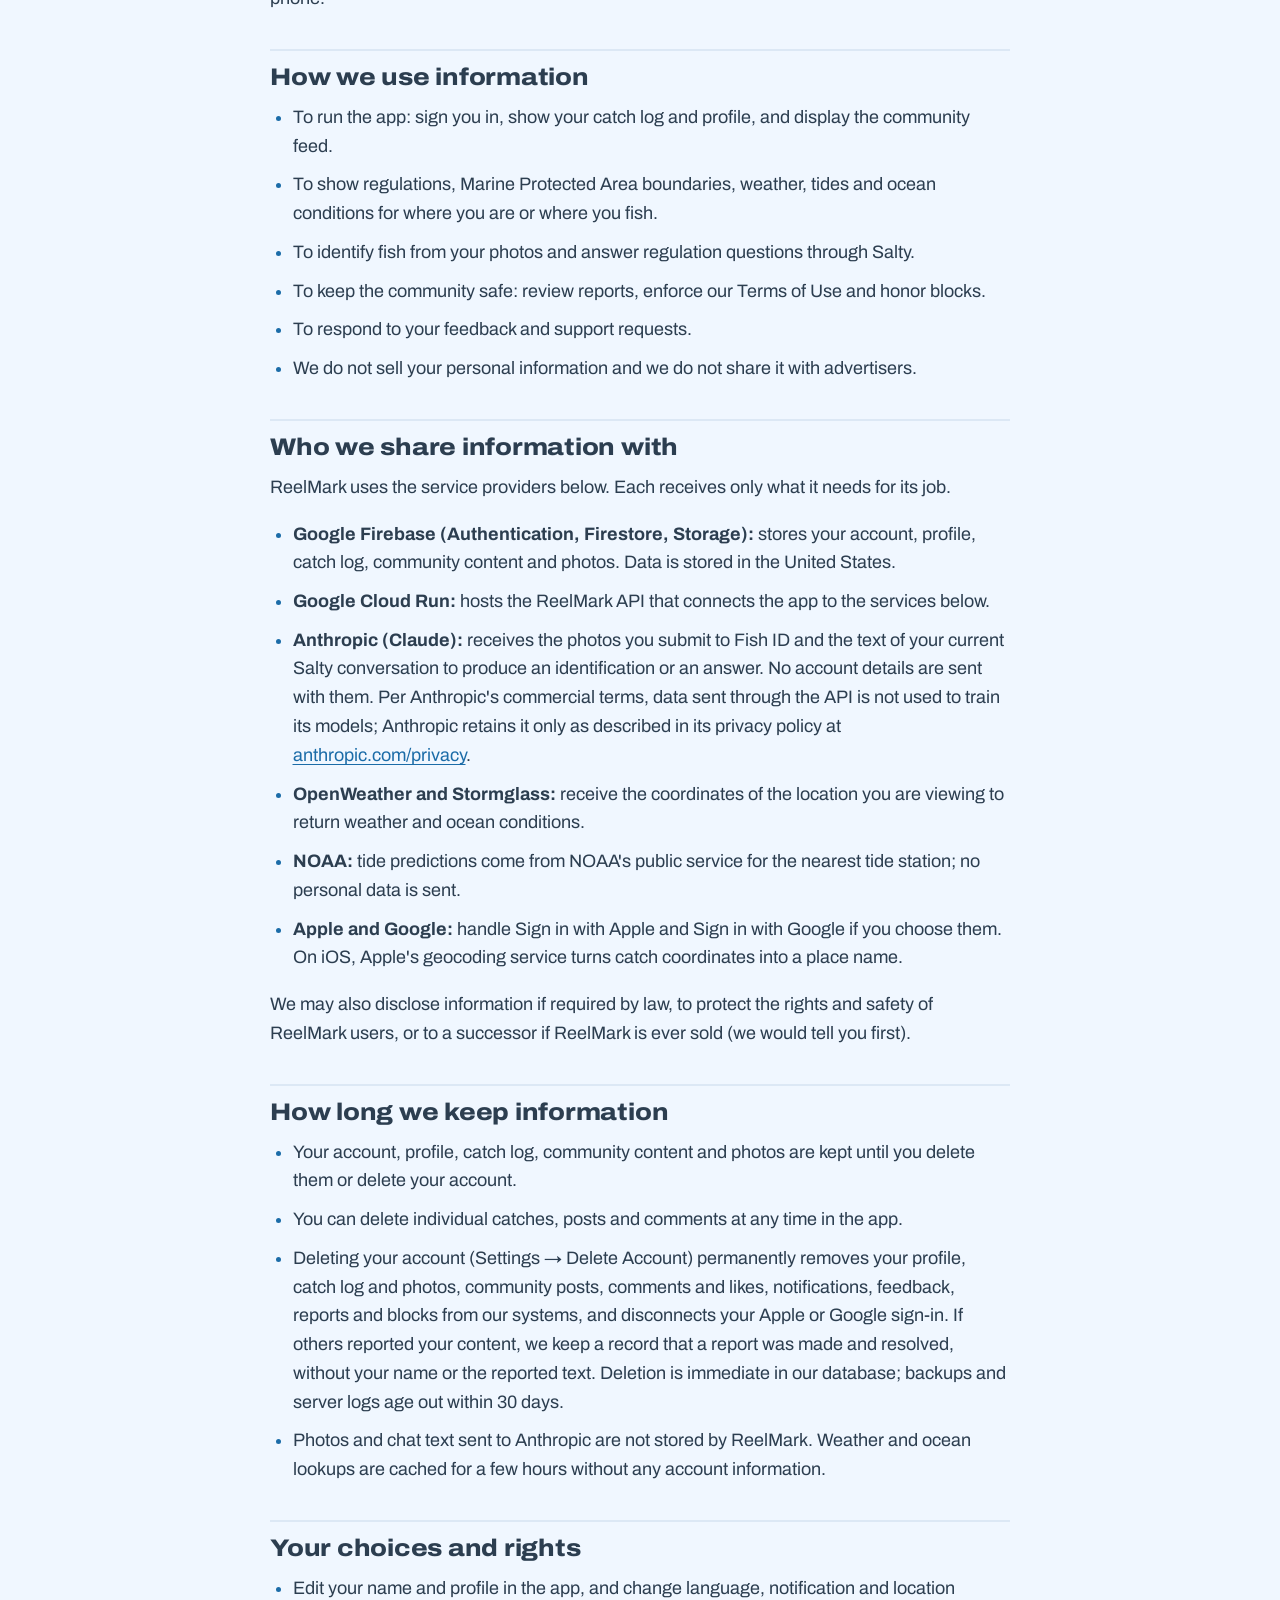
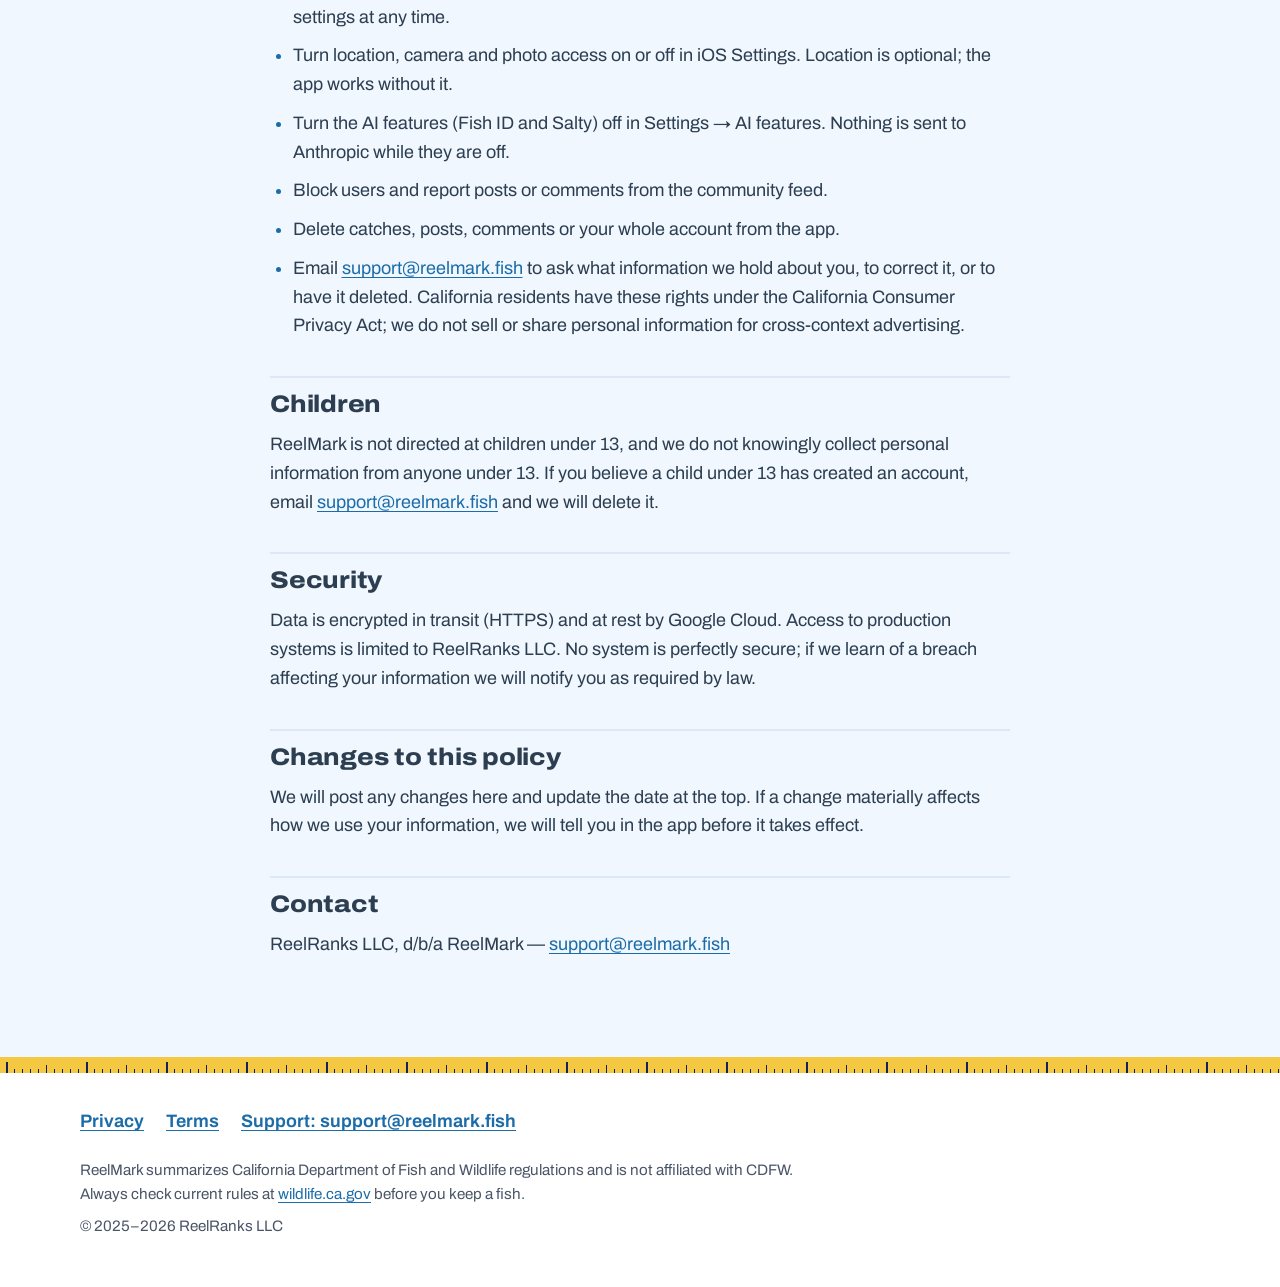
==== commit 4a1c1f5a: "Privacy: background location during Fishing Mode; anonymized report record after deletion (Oct 21, 2" ====
--- a/privacy.html
+++ b/privacy.html
@@ -33,7 +33,7 @@
   <main id="main" class="wrap doc">
     <p class="eyebrow">ReelMark · Legal</p>
     <h1>ReelMark Privacy Policy</h1>
-    <p class="updated">Last updated: <time>October 14, 2026</time></p>
+    <p class="updated">Last updated: <time>October 21, 2026</time></p>
     <p>ReelMark (&quot;ReelMark&quot;, &quot;we&quot;, &quot;our&quot; or &quot;us&quot;) is a California fishing regulations app operated by ReelRanks LLC, a California limited liability company. This policy explains what information the ReelMark app collects, how we use it, who we share it with, how long we keep it, and the choices you have. It applies to the ReelMark iOS app and the <a href="https://reelmark.fish">reelmark.fish</a> website.</p>
     <section aria-labelledby="information-we-collect">
       <h2 id="information-we-collect">Information we collect</h2>
@@ -41,11 +41,11 @@
       <p><strong>Profile and preferences.</strong> Things you tell us about how you fish: experience level, angler type, favorite areas, a profile photo if you add one, your language, whether you allowed notifications and location, whether you accepted these terms, and whether you turned the AI features on.</p>
       <p><strong>Catch log.</strong> Each catch you log: species, length, weight, kept or released, the date, notes, a photo if you add one, and the location you confirm. If a location came from your phone&#x27;s GPS or a photo&#x27;s metadata, the original coordinates are stored with the catch too so you can correct the displayed location later.</p>
       <p><strong>Community content.</strong> Photos, captions, comments and likes you post to the community feed, plus the reports and blocks you submit. Posts and comments are shown to other signed-in ReelMark users with your first name and last initial.</p>
-      <p><strong>Location.</strong> With your permission, ReelMark reads your phone&#x27;s location while the app is open to warn you near Marine Protected Areas, show local weather, tides and ocean conditions, and pre-fill where you caught a fish. Your live location is not stored on our servers; only the catch locations you choose to log are.</p>
+      <p><strong>Location.</strong> With your permission, ReelMark reads your phone&#x27;s location while the app is open to warn you near Marine Protected Areas, show local weather, tides and ocean conditions, and pre-fill where you caught a fish. During a Fishing Mode session you start, ReelMark also reads your location in the background, on your phone only, to check Marine Protected Area boundaries and alert you; that background location is processed on the phone and is not sent to us. Your live location is not stored on our servers; only the catch locations you choose to log are.</p>
       <p><strong>Photos and chat text you send to the AI assistant.</strong> Photos you submit to Fish ID and the messages you send to Salty are processed by Anthropic&#x27;s Claude model (see &quot;Who we share information with&quot;). ReelMark does not store them. A Fish ID photo is kept only if you then log the catch with it.</p>
       <p><strong>Feedback and support.</strong> Messages you send through Send Feedback or by email, together with your account ID.</p>
       <p><strong>Server logs.</strong> Our API runs on Google Cloud Run, which keeps standard request logs (timestamp, endpoint, IP address, response code) for up to 30 days for security and debugging.</p>
-      <p><strong>What we do not collect.</strong> ReelMark has no advertising, no analytics SDK and no crash-reporting SDK, and it does not track you across other apps or websites. We do not collect your contacts, background location, or device identifiers for advertising.</p>
+      <p><strong>What we do not collect.</strong> ReelMark has no advertising, no analytics SDK and no crash-reporting SDK, and it does not track you across other apps or websites. We do not collect your contacts or device identifiers for advertising, and background location never leaves your phone.</p>
     </section>
     <section aria-labelledby="how-we-use-information">
       <h2 id="how-we-use-information">How we use information</h2>
@@ -76,7 +76,7 @@
       <ul>
         <li>Your account, profile, catch log, community content and photos are kept until you delete them or delete your account.</li>
         <li>You can delete individual catches, posts and comments at any time in the app.</li>
-        <li>Deleting your account (Settings → Delete Account) permanently removes your profile, catch log and photos, community posts, comments and likes, notifications, feedback, reports and blocks from our systems, and disconnects your Apple or Google sign-in. Deletion is immediate in our database; backups and server logs age out within 30 days.</li>
+        <li>Deleting your account (Settings → Delete Account) permanently removes your profile, catch log and photos, community posts, comments and likes, notifications, feedback, reports and blocks from our systems, and disconnects your Apple or Google sign-in. If others reported your content, we keep a record that a report was made and resolved, without your name or the reported text. Deletion is immediate in our database; backups and server logs age out within 30 days.</li>
         <li>Photos and chat text sent to Anthropic are not stored by ReelMark. Weather and ocean lookups are cached for a few hours without any account information.</li>
       </ul>
     </section>
